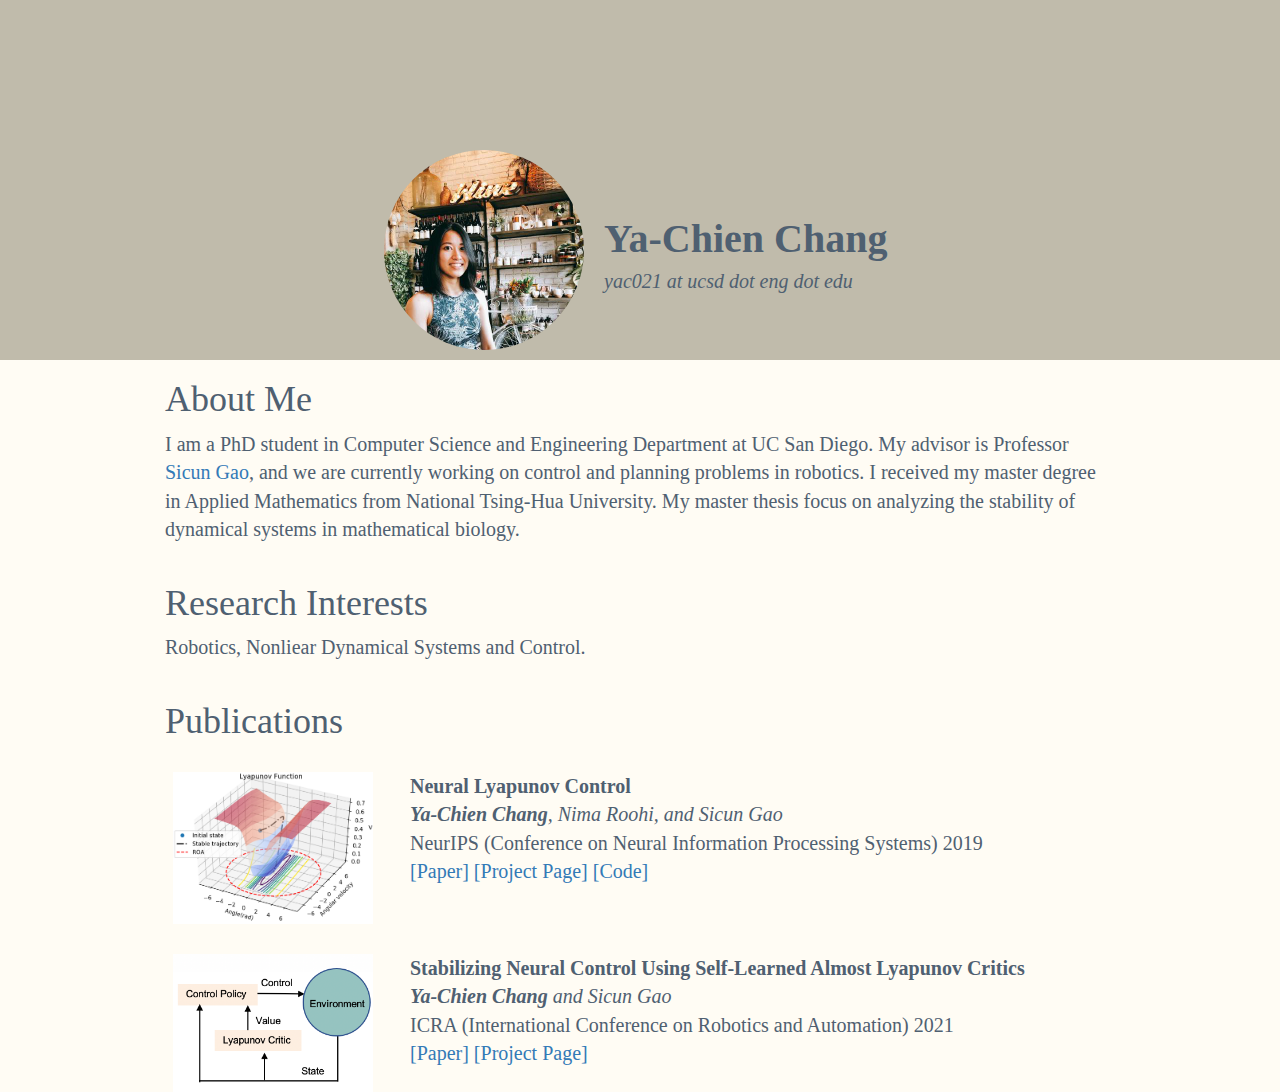
==== index.html @ 4eabcefb "u" ====
<html>
  <head>
    <title>Ya-Chien Chang, UCSD</title>
    <script src='js/jquery-1.11.2.min.js'></script>
    <script src='js/bootstrap.min.js'></script>
    <link href='css/bootstrap.min.css' rel='stylesheet'>
    <link rel="icon" href="images/UCSDLogo.png">
    <link href='http://fonts.googleapis.com/css?family=Roboto:400,500,700,900,100italic,100,300,300italic,400italic,500italic,900italic,700italic' rel='stylesheet' type='text/css'>
    <meta name="description" content="I am a PhD student in Computer Science and Engineering Department at UC San Diego. My advisor is Professor Sicun Gao, and we are currently working on control and planning problems in robotics"/>
    
    <style>
        body {
            font-family: 'sans-serif';
            font-size: 20px;
            background-color: #FFFCF4;
            color: #4F6071;
        }
        .color1 {
            background-color: #CCC;
        }
        #header {
            width: 100%;
            height: 360px;
            background-color: #C0BBAB
            /* background-color: #b30000; */
            /* background-color: #CCC; */
        }
      #header-inner {
        position: absolute;
        width: 70%;
        left: 30%;
        top: 150px;
      }
      .img-me {
        border: 0;
        float: left;
        height: 200px;
      }
      .header-text {
        margin-top: 60px;
        margin-left: 220px;
      }
      .header-text-name {
        font-weight: bold;
        font-size: 40px;
      }
      .header-text-email {
        font-size: 20px;
        font-style: italic;
      }
      .header-text-desc {
        font-size: 20px;
      }
      #contact-info {
        position: absolute;
        left: 80%;
        width: 20%;
        top: 360px;
        height: 100px;
        background-color: #EEE;
      }
      .vspace {
        margin-bottom: 20px;
      }
      .vspace-top {
        margin-top: 30px;
      }
      .paper-image {
        width: 200px;
      }
      .paper-title {
        font-weight: bold;
      }
      .paper-authors {
        font-style: italic;
      }
    </style>
    
  </head>
  <body>
    <div id='header'>
      <div id='header-inner'>
        <img src='images/me.jpg' alt= 'Ya-Chien Chang' class='img-circle img-me'>
        <div class='header-text'>
          <div class='header-text-name'>
            Ya-Chien Chang
          </div>
          <div class='header-text-email'>
            yac021 at ucsd dot eng dot edu
          </div>
        </div>
      </div>
    </div>

    <div class='container'>
      <div class='col-xs-10 col-md-offset-1'>
        <div class='row'>
          <h1>About Me</h1>
          <div class='vspace'>
            I am a PhD student in Computer Science and Engineering Department at UC San Diego. My advisor is Professor <a href="http://scungao.github.io/" target="_blank">Sicun Gao</a>, and we are currently working on control and planning problems in robotics. I received my master degree in Applied Mathematics from National Tsing-Hua University. My master thesis focus on analyzing the stability of dynamical systems in mathematical biology.
          </div>
        
        </div>
        <div class='row'>
        <h1>Research Interests</h1>
        <div class='vspace'>
        Robotics, Nonliear Dynamical Systems and Control.
        </div>

        </div>
        <div class='row'>
          <h1>Publications</h1>

          <div class='row vspace-top'>
            <div class='col-xs-3 text-center'>
              <img class='paper-image' src='images/2019.png'>
            </div>
            <div class='col-xs-9'>
              <div class='paper-title'>
                Neural Lyapunov Control
              </div>
              <div class='paper-authors'>
                <b>Ya-Chien Chang</b>, Nima Roohi, and Sicun Gao
              </div>
              <div>
                NeurIPS (Conference on Neural Information Processing Systems) 2019
              </div>
              <div>
                <a href="https://yachienchang.github.io/NeurIPS2019/paper/Neural_Lyapunov_Control.pdf">[Paper]</a>
                <a href="https://yachienchang.github.io/NeurIPS2019/index.html">[Project Page]</a>
                <a href="https://github.com/YaChienChang/Neural-Lyapunov-Control">[Code]</a>
              </div>
            </div>
          </div>
          
          <div class='row vspace-top'>
            <div class='col-xs-3 text-center'>
              <img class='paper-image' src='images/2021.png'>
            </div>
            <div class='col-xs-9'>
              <div class='paper-title'>
                Stabilizing Neural Control Using Self-Learned Almost Lyapunov Critics
              </div>
              <div class='paper-authors'>
                <b>Ya-Chien Chang</b> and Sicun Gao
              </div>
              <div>
                ICRA (International Conference on Robotics and Automation) 2021
              </div>
              <div>
                <a href="https://yachienchang.github.io/ICRA2021/paper/ICRA21_1516_FI.pdf">[Paper]</a>
                <a href="https://yachienchang.github.io/ICRA2021/index.html">[Project Page]</a>
<!--                <a href="https://github.com/YaChienChang/">[Code]</a>-->
              </div>
            </div>
          </div>
          
      </div>
    </div>
  </body>
</html>
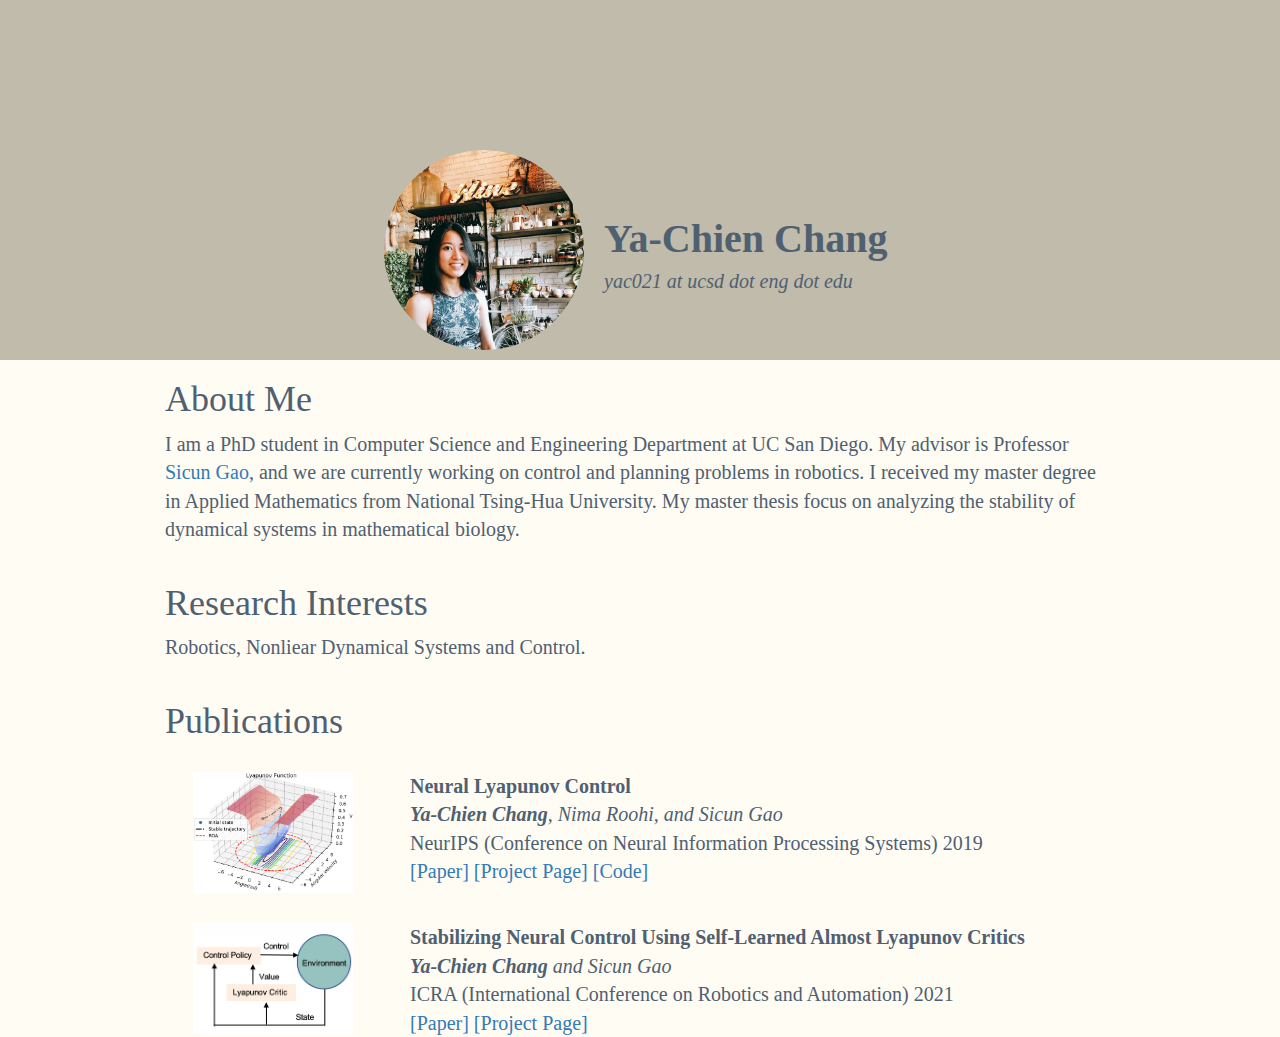
==== commit e77a1666: "u" ====
--- a/index.html
+++ b/index.html
@@ -66,7 +66,7 @@
         margin-top: 30px;
       }
       .paper-image {
-        width: 200px;
+        width: 160px;
       }
       .paper-title {
         font-weight: bold;
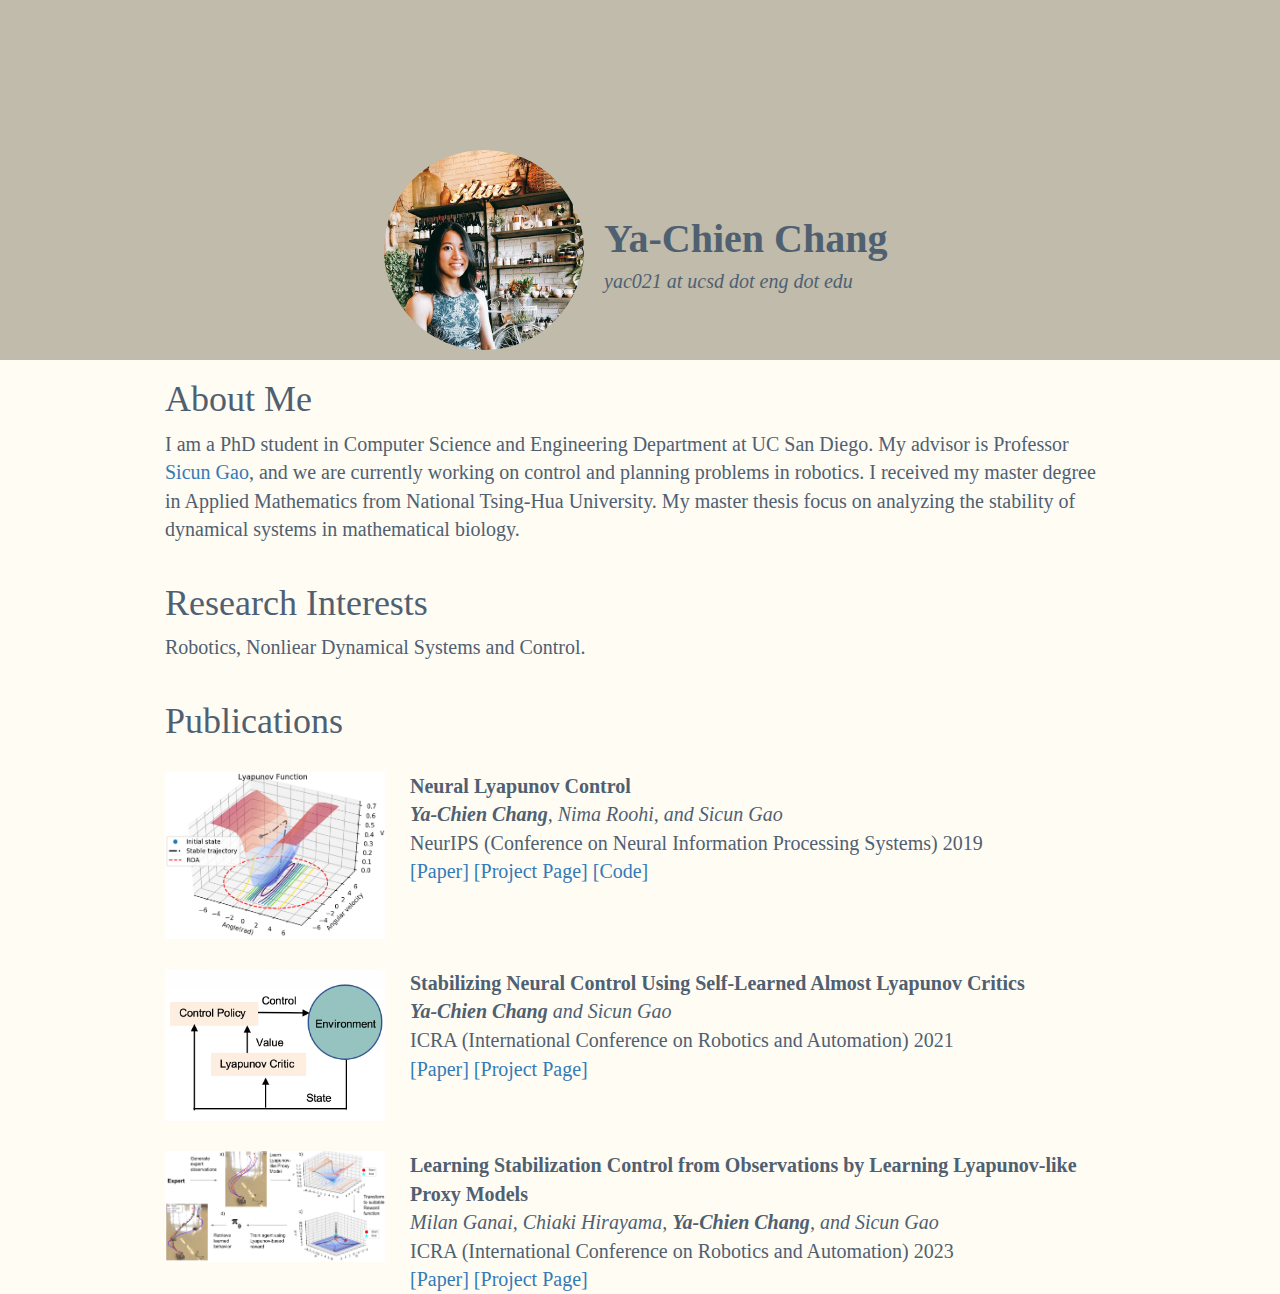
==== commit df646662: "u" ====
--- a/index.html
+++ b/index.html
@@ -66,7 +66,7 @@
         margin-top: 30px;
       }
       .paper-image {
-        width: 160px;
+        width: 220px;
       }
       .paper-title {
         font-weight: bold;
@@ -155,6 +155,28 @@
             </div>
           </div>
           
+          <div class='row vspace-top'>
+            <div class='col-xs-3 text-center'>
+              <img class='paper-image' src='images/2023.png'>
+            </div>
+            <div class='col-xs-9'>
+              <div class='paper-title'>
+                Learning Stabilization Control from Observations by Learning Lyapunov-like Proxy Models
+              </div>
+              <div class='paper-authors'>
+                  Milan Ganai, Chiaki Hirayama, <b>Ya-Chien Chang</b>, and Sicun Gao
+              </div>
+              <div>
+                ICRA (International Conference on Robotics and Automation) 2023
+              </div>
+              <div>
+                <a href="https://milanganai.github.io/ICRA2023/paper/ICRA_2023_Learning_Stabilization_Control_from_Observations_by_Learning_Lyapunov-like_Proxy_Models.pdf">[Paper]</a>
+                <a href="https://milanganai.github.io/ICRA2023/">[Project Page]</a>
+<!--                <a href="https://github.com/YaChienChang/">[Code]</a>-->
+              </div>
+            </div>
+          </div>
+          
       </div>
     </div>
   </body>
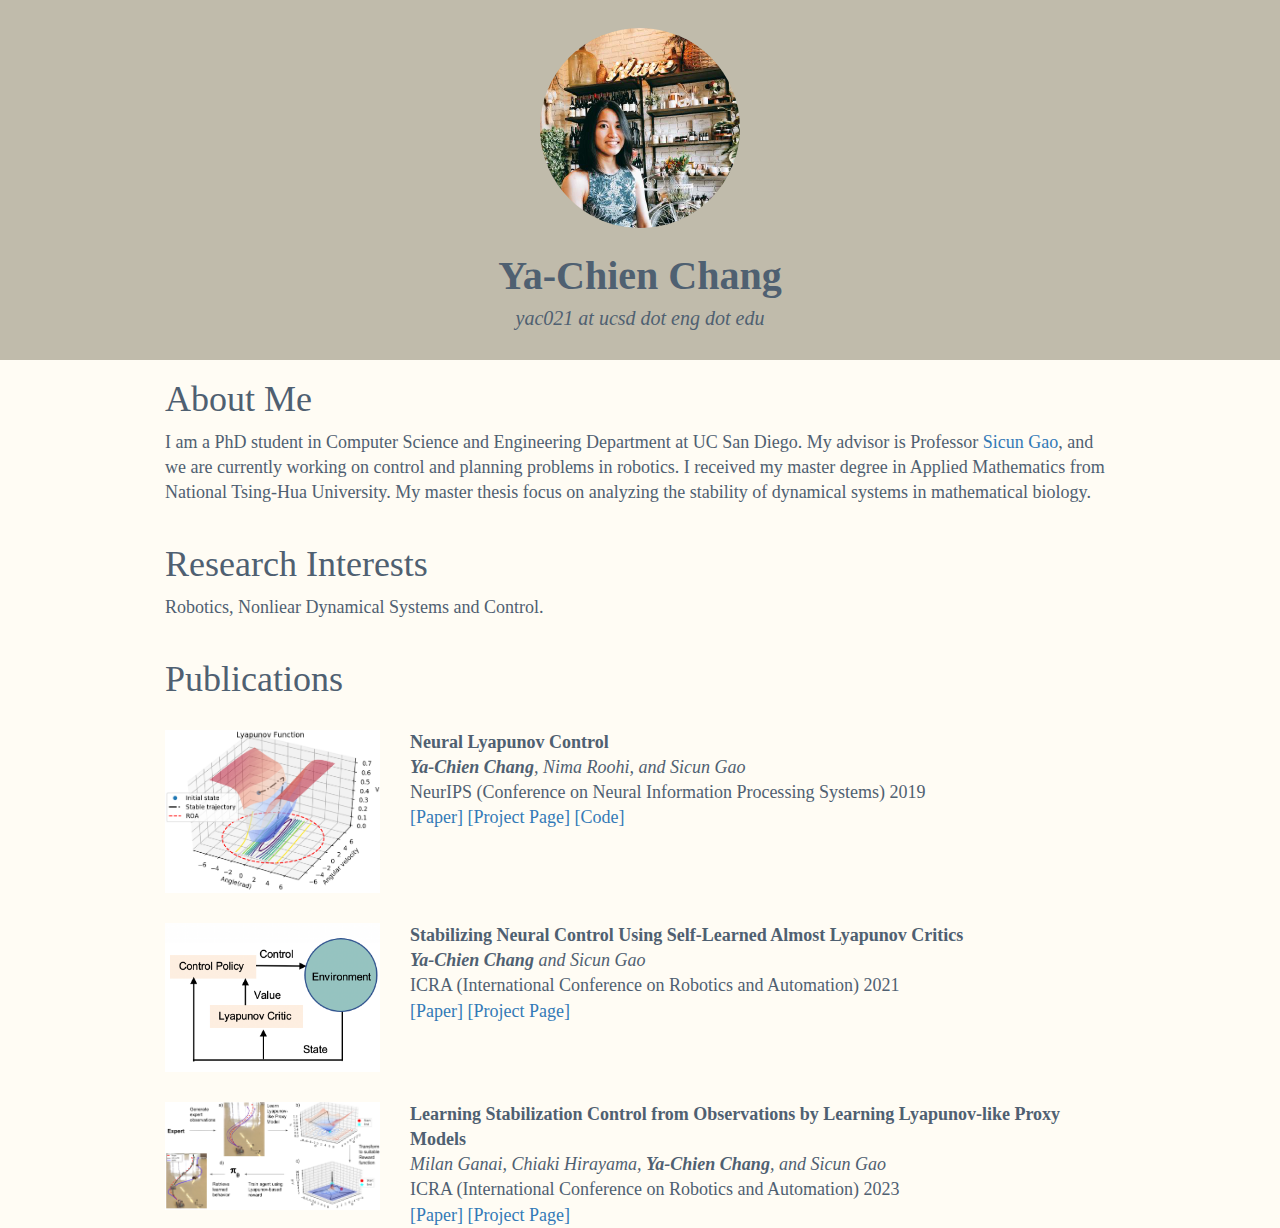
==== commit 1e038fad: "u" ====
--- a/index.html
+++ b/index.html
@@ -1,5 +1,6 @@
 <html>
   <head>
+    <meta name="viewport" content="width=device-width, initial-scale=1">
     <title>Ya-Chien Chang, UCSD</title>
     <script src='js/jquery-1.11.2.min.js'></script>
     <script src='js/bootstrap.min.js'></script>
@@ -10,10 +11,11 @@
     
     <style>
         body {
-            font-family: 'sans-serif';
-            font-size: 20px;
-            background-color: #FFFCF4;
-            color: #4F6071;
+          font-family: 'sans-serif';
+          font-size: 18px;
+          background-color: #FFFCF4;
+          color: #4F6071;
+          line-height: 1.4;
         }
         .color1 {
             background-color: #CCC;
@@ -21,25 +23,34 @@
         #header {
             width: 100%;
             height: 360px;
-            background-color: #C0BBAB
-            /* background-color: #b30000; */
-            /* background-color: #CCC; */
+            background-color: #C0BBAB;
         }
-      #header-inner {
-        position: absolute;
-        width: 70%;
-        left: 30%;
-        top: 150px;
-      }
-      .img-me {
-        border: 0;
-        float: left;
-        height: 200px;
-      }
-      .header-text {
-        margin-top: 60px;
-        margin-left: 220px;
-      }
+        #header-inner {
+          display: flex;
+          flex-direction: column;
+          align-items: center;
+          justify-content: center;
+          height: 100%;
+        }
+
+        .img-me {
+          border: 0;
+          float: left;
+          height: 200px;
+        }
+
+        .header-text {
+          margin-top: 20px;
+          text-align: center;
+        }
+
+        #contact-info {
+          margin-top: 20px;
+          background-color: #EEE;
+          padding: 10px;
+          text-align: center;
+        }
+        
       .header-text-name {
         font-weight: bold;
         font-size: 40px;
@@ -51,14 +62,6 @@
       .header-text-desc {
         font-size: 20px;
       }
-      #contact-info {
-        position: absolute;
-        left: 80%;
-        width: 20%;
-        top: 360px;
-        height: 100px;
-        background-color: #EEE;
-      }
       .vspace {
         margin-bottom: 20px;
       }
@@ -66,7 +69,7 @@
         margin-top: 30px;
       }
       .paper-image {
-        width: 220px;
+        width: 100%;
       }
       .paper-title {
         font-weight: bold;
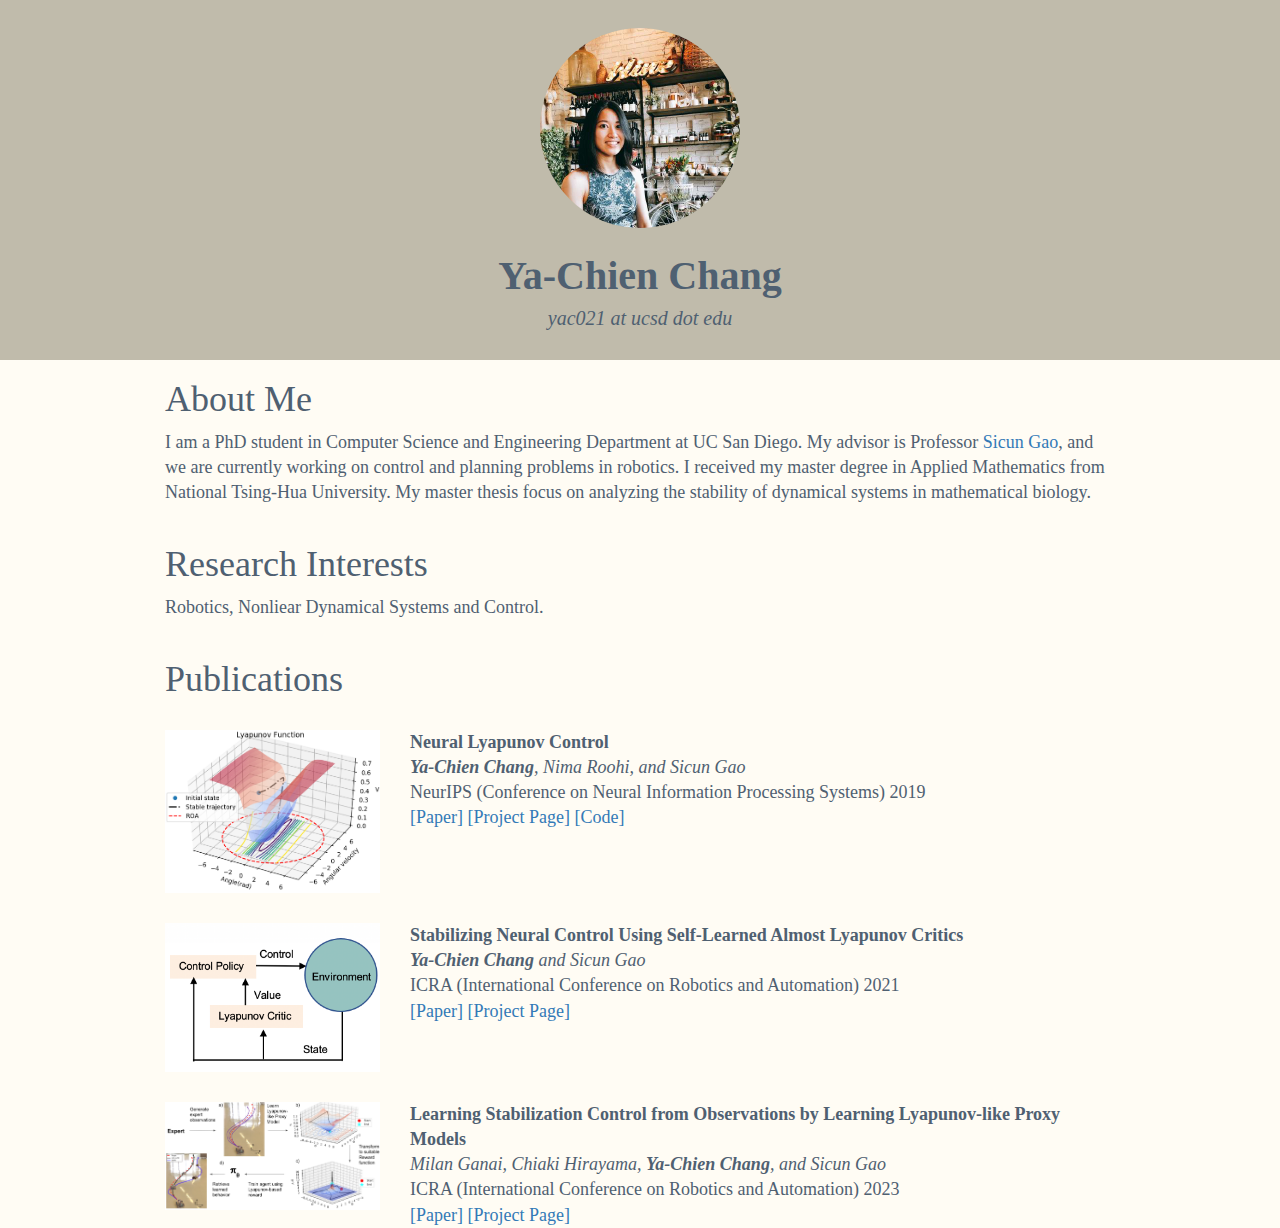
==== commit 60473464: "U" ====
--- a/index.html
+++ b/index.html
@@ -89,7 +89,7 @@
             Ya-Chien Chang
           </div>
           <div class='header-text-email'>
-            yac021 at ucsd dot eng dot edu
+            yac021 at ucsd dot edu
           </div>
         </div>
       </div>
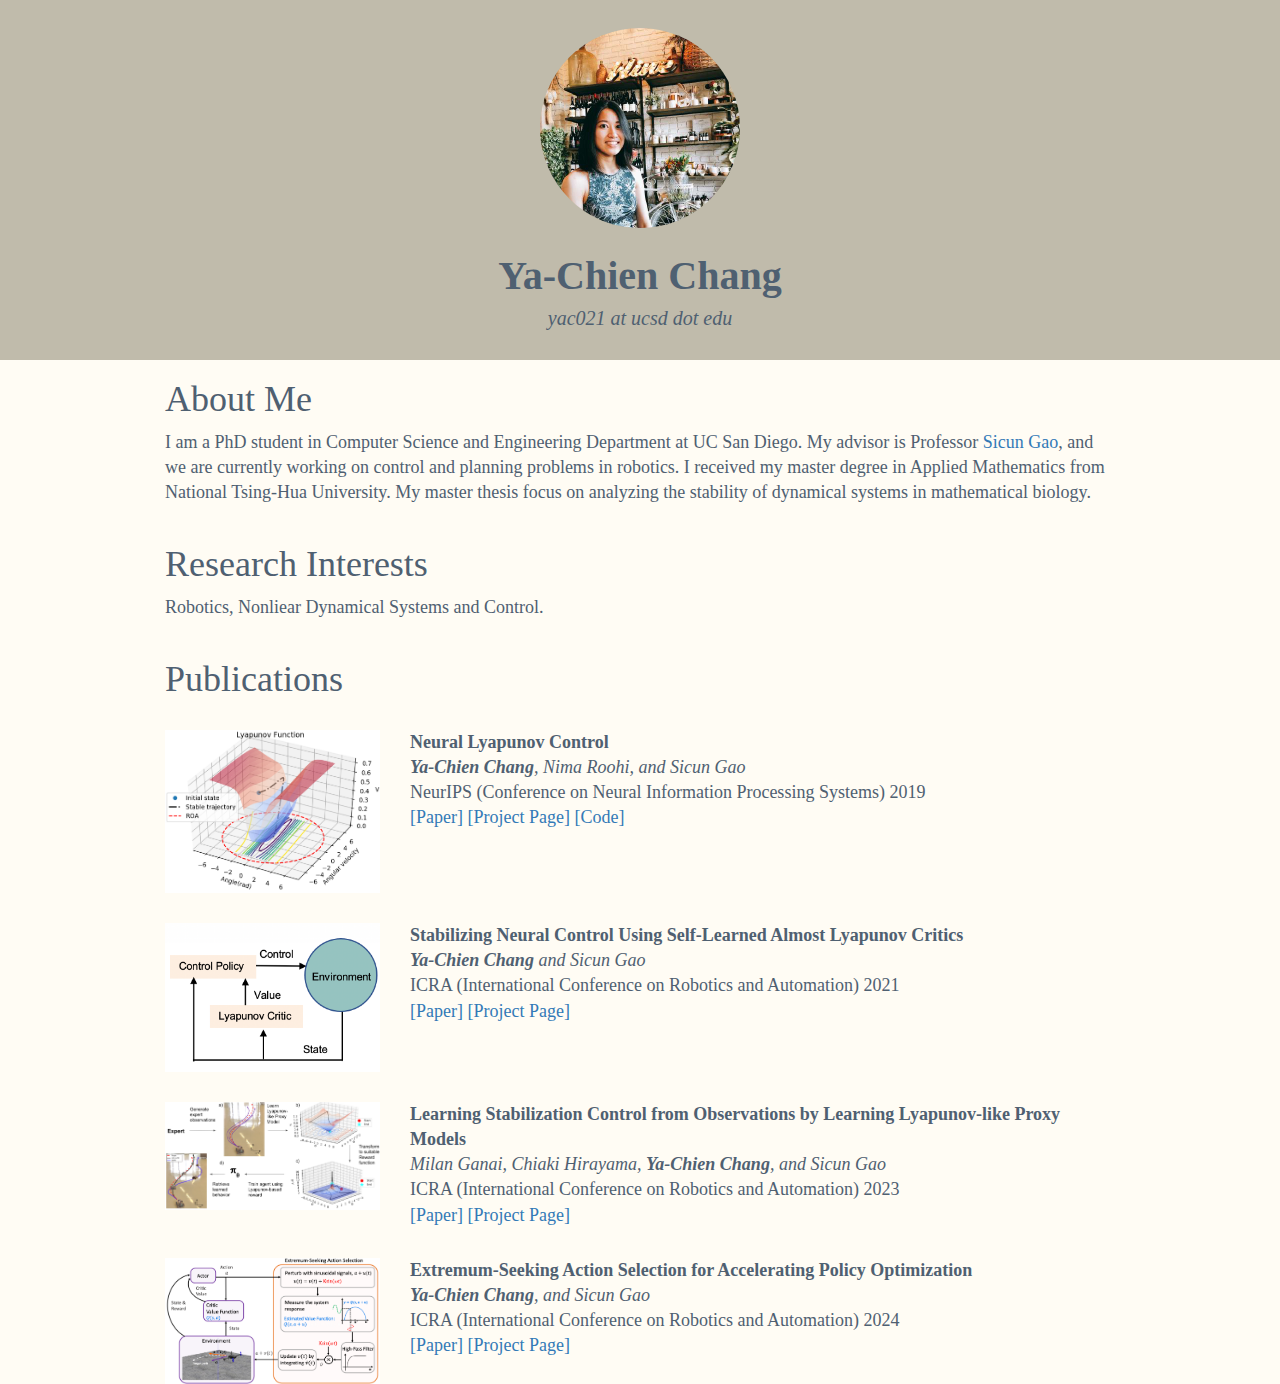
==== commit b249bf9c: "u" ====
--- a/index.html
+++ b/index.html
@@ -179,7 +179,27 @@
               </div>
             </div>
           </div>
-          
+
+          <div class='row vspace-top'>
+            <div class='col-xs-3 text-center'>
+              <img class='paper-image' src='images/2024.png'>
+            </div>
+            <div class='col-xs-9'>
+              <div class='paper-title'>
+                Extremum-Seeking Action Selection for Accelerating Policy Optimization
+              </div>
+              <div class='paper-authors'>
+                  <b>Ya-Chien Chang</b>, and Sicun Gao
+              </div>
+              <div>
+                ICRA (International Conference on Robotics and Automation) 2024
+              </div>
+              <div>
+                <a href="https://yachienchang.github.io/ICRA2024/paper/ICRA_24_ESA.pdf">[Paper]</a>
+                <a href="https://yachienchang.github.io/ICRA2024/index.html">[Project Page]</a>
+              </div>
+            </div>
+          </div>
       </div>
     </div>
   </body>
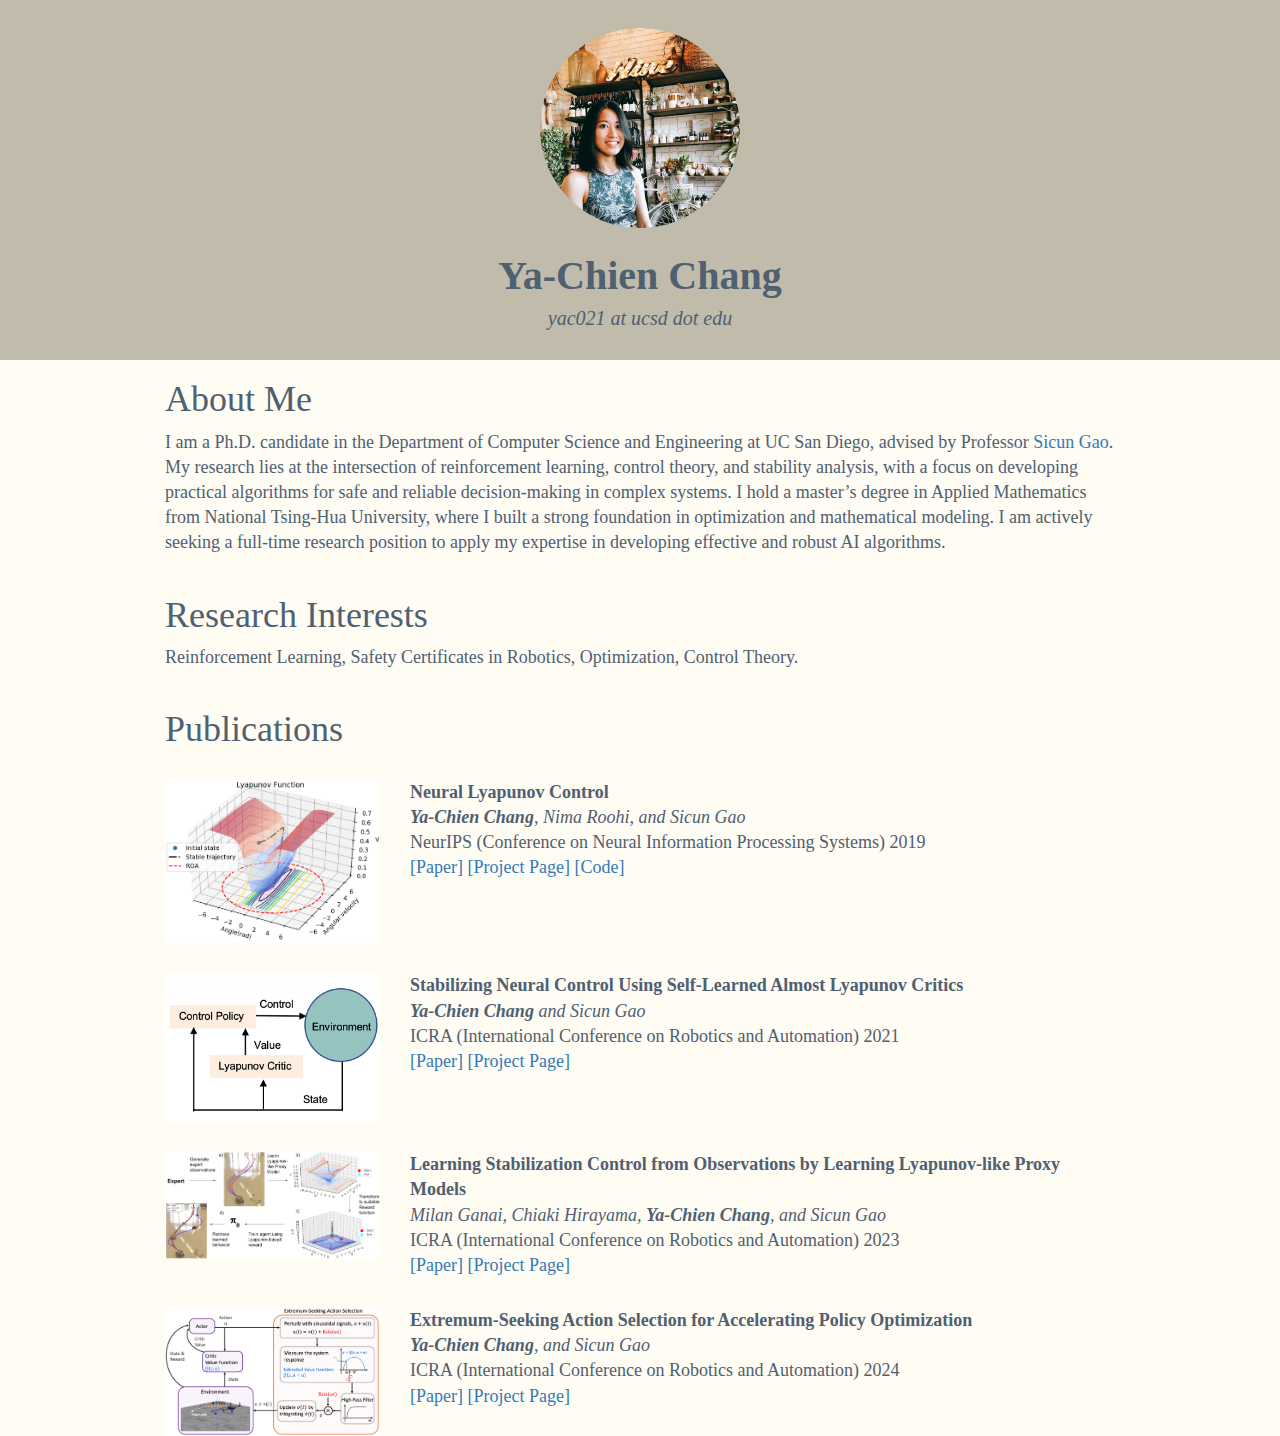
==== commit d9a43158: "Update index.html" ====
--- a/index.html
+++ b/index.html
@@ -7,7 +7,7 @@
     <link href='css/bootstrap.min.css' rel='stylesheet'>
     <link rel="icon" href="images/UCSDLogo.png">
     <link href='http://fonts.googleapis.com/css?family=Roboto:400,500,700,900,100italic,100,300,300italic,400italic,500italic,900italic,700italic' rel='stylesheet' type='text/css'>
-    <meta name="description" content="I am a PhD student in Computer Science and Engineering Department at UC San Diego. My advisor is Professor Sicun Gao, and we are currently working on control and planning problems in robotics"/>
+    <meta name="description" content="I am a Ph.D. candidate in the Department of Computer Science and Engineering at UC San Diego. My research lies at the intersection of reinforcement learning, control theory, and stability analysis, with a focus on developing practical algorithms for safe and reliable decision-making in complex systems. I am actively seeking a full-time research position. "/>
     
     <style>
         body {
@@ -100,14 +100,14 @@
         <div class='row'>
           <h1>About Me</h1>
           <div class='vspace'>
-            I am a PhD student in Computer Science and Engineering Department at UC San Diego. My advisor is Professor <a href="http://scungao.github.io/" target="_blank">Sicun Gao</a>, and we are currently working on control and planning problems in robotics. I received my master degree in Applied Mathematics from National Tsing-Hua University. My master thesis focus on analyzing the stability of dynamical systems in mathematical biology.
+            I am a Ph.D. candidate in the Department of Computer Science and Engineering at UC San Diego, advised by Professor <a href="http://scungao.github.io/" target="_blank">Sicun Gao</a>. My research lies at the intersection of reinforcement learning, control theory, and stability analysis, with a focus on developing practical algorithms for safe and reliable decision-making in complex systems. I hold a master’s degree in Applied Mathematics from National Tsing-Hua University, where I built a strong foundation in optimization and mathematical modeling. I am actively seeking a full-time research position to apply my expertise in developing effective and robust AI algorithms.
           </div>
         
         </div>
         <div class='row'>
         <h1>Research Interests</h1>
         <div class='vspace'>
-        Robotics, Nonliear Dynamical Systems and Control.
+        Reinforcement Learning, Safety Certificates in Robotics, Optimization, Control Theory.
         </div>
 
         </div>
